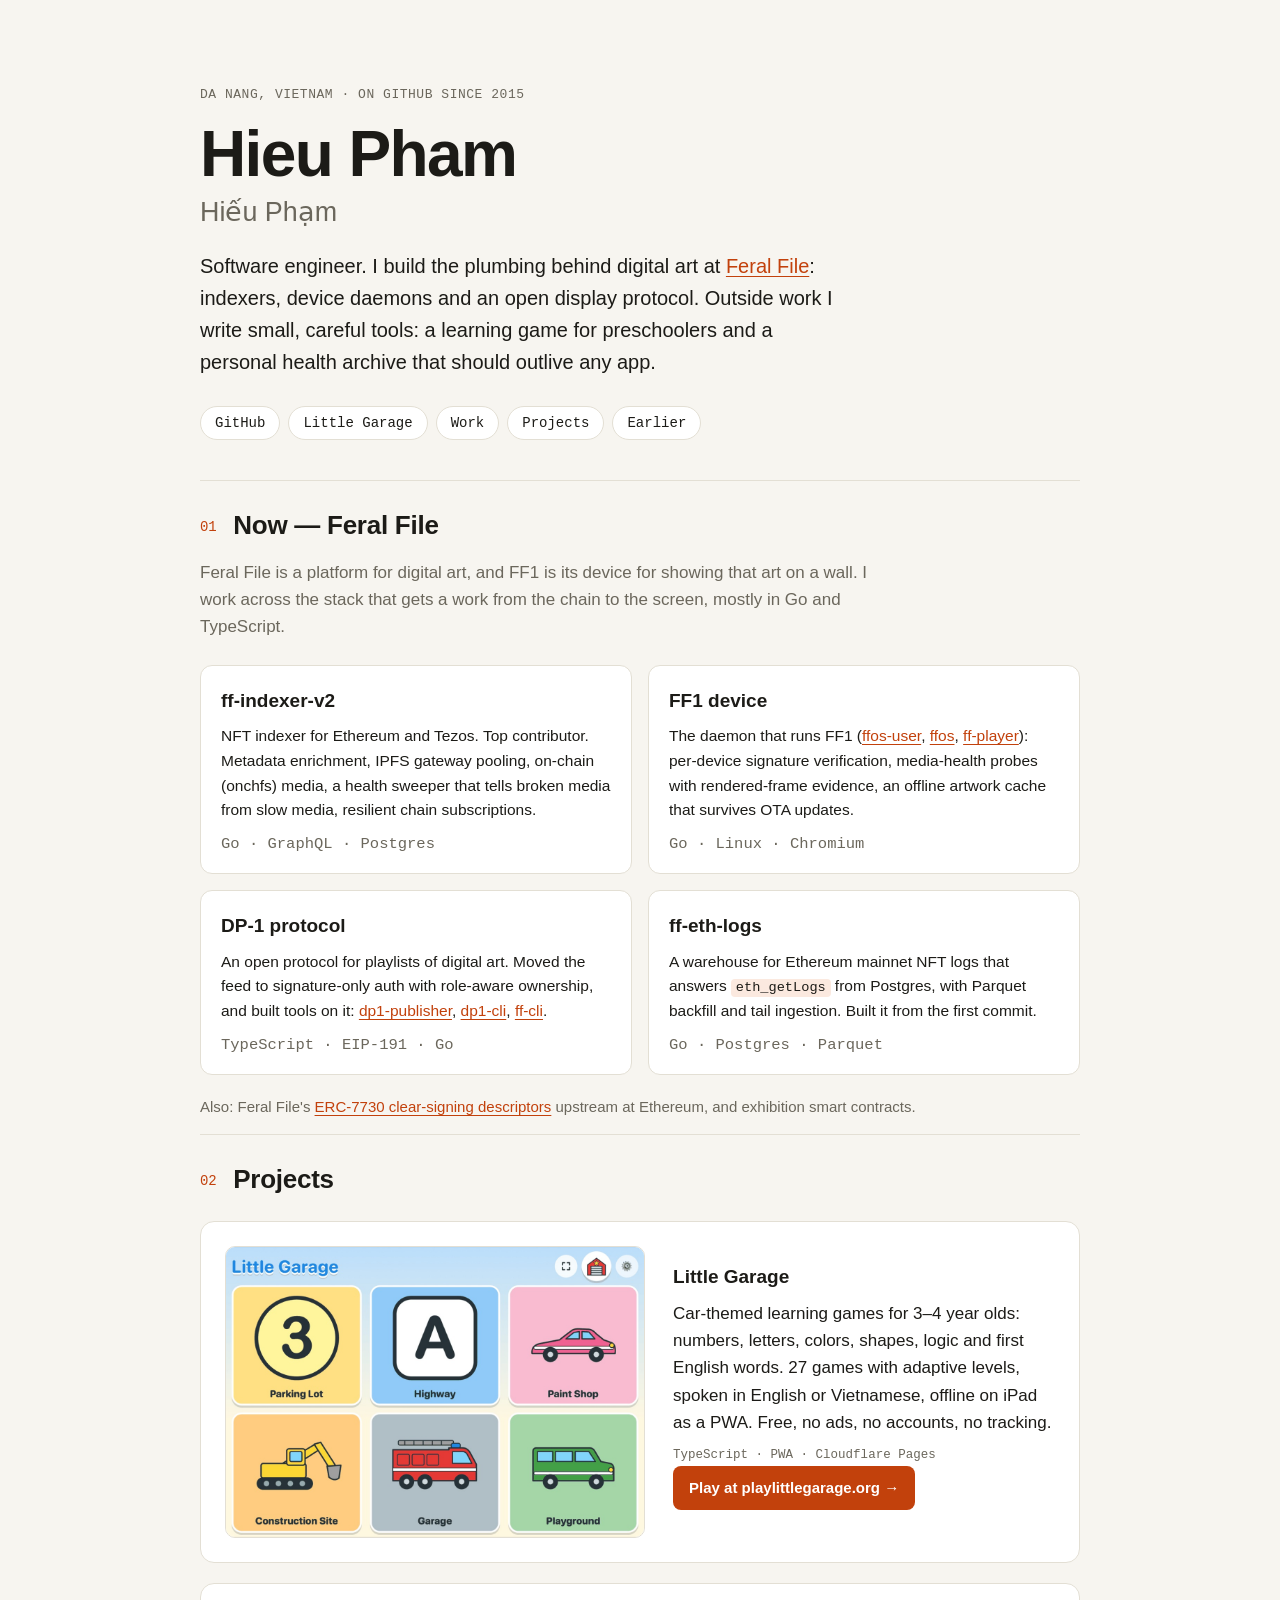
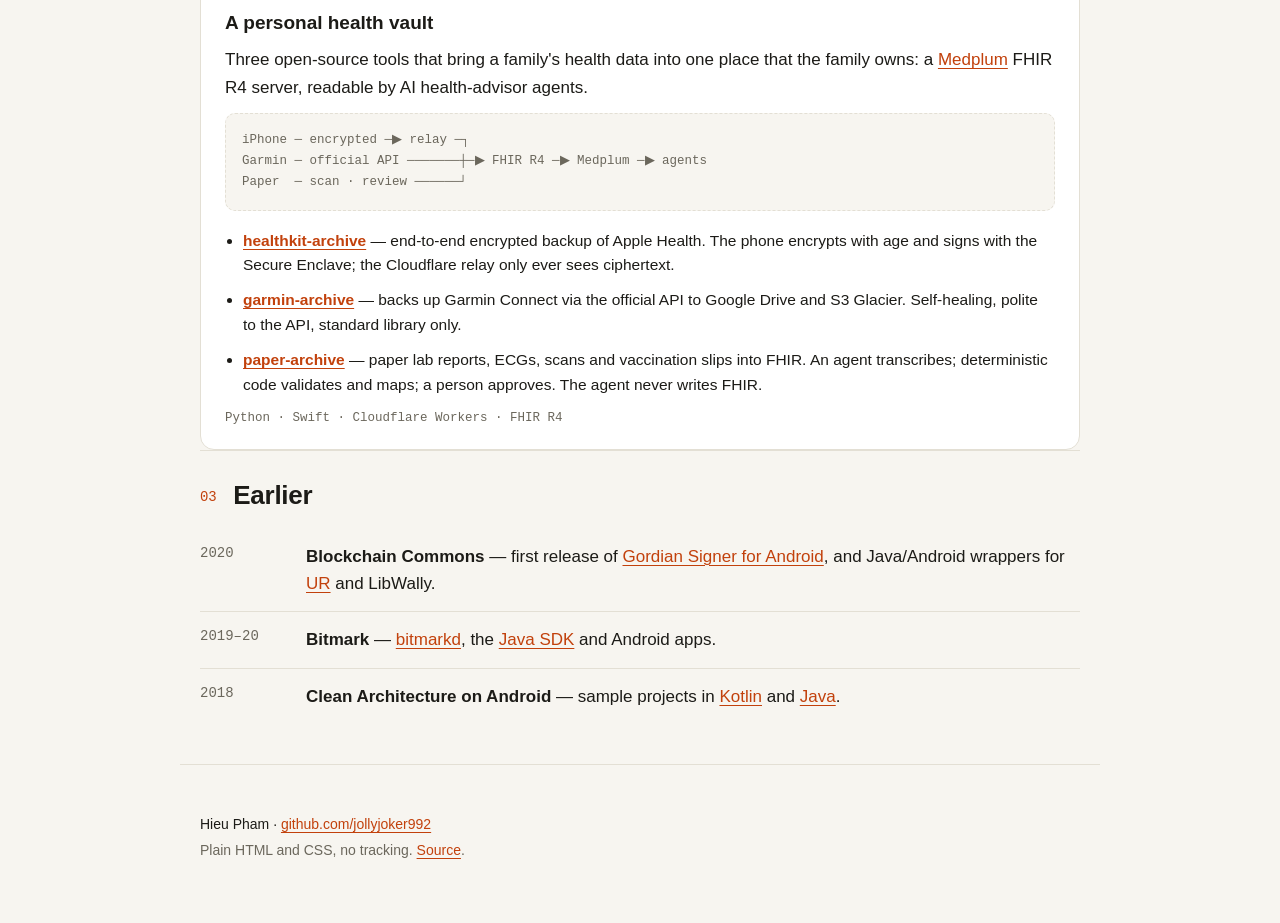
==== index.html @ 94db3193 "Personal site: work at Feral File, projects, earlier work Plain HTML/CSS with Open Graph, schema.org" ====
<!DOCTYPE html>
<html lang="en">
<head>
  <meta charset="utf-8">
  <meta name="viewport" content="width=device-width, initial-scale=1">
  <title>Hieu Pham — software engineer</title>
  <meta name="description" content="Hieu Pham (Hiếu Phạm), software engineer in Da Nang, Vietnam. Building digital-art infrastructure at Feral File, and open-source tools for personal health data and early learning.">
  <meta name="author" content="Hieu Pham">
  <link rel="canonical" href="https://jollyjoker992.github.io/">
  <meta name="color-scheme" content="light dark">
  <meta name="theme-color" content="#f7f5f0" media="(prefers-color-scheme: light)">
  <meta name="theme-color" content="#14130f" media="(prefers-color-scheme: dark)">
  <link rel="icon" href="/favicon.svg" type="image/svg+xml">

  <meta property="og:type" content="profile">
  <meta property="og:url" content="https://jollyjoker992.github.io/">
  <meta property="og:title" content="Hieu Pham — software engineer">
  <meta property="og:description" content="Digital-art infrastructure at Feral File. Open-source tools for personal health data and early learning.">
  <meta property="og:image" content="https://jollyjoker992.github.io/assets/img/og.png">
  <meta property="og:image:width" content="1200">
  <meta property="og:image:height" content="630">
  <meta property="profile:username" content="jollyjoker992">
  <meta name="twitter:card" content="summary_large_image">

  <script type="application/ld+json">
  {
    "@context": "https://schema.org",
    "@type": "Person",
    "name": "Hieu Pham",
    "alternateName": "Hiếu Phạm",
    "url": "https://jollyjoker992.github.io/",
    "jobTitle": "Software engineer",
    "worksFor": { "@type": "Organization", "name": "Feral File", "url": "https://feralfile.com" },
    "address": { "@type": "PostalAddress", "addressLocality": "Da Nang", "addressCountry": "VN" },
    "sameAs": ["https://github.com/jollyjoker992"]
  }
  </script>
  <link rel="stylesheet" href="/assets/style.css">
</head>
<body>
<a class="skip" href="#main">Skip to content</a>

<header class="wrap hero">
  <p class="kicker">Da Nang, Vietnam · on GitHub since 2015</p>
  <h1>Hieu Pham <span class="native" lang="vi">Hiếu Phạm</span></h1>
  <p class="lede">
    Software engineer. I build the plumbing behind digital art at
    <a href="https://feralfile.com">Feral File</a>: indexers, device daemons and an open display protocol.
    Outside work I write small, careful tools: a learning game for preschoolers and a
    personal health archive that should outlive any app.
  </p>
  <nav class="links" aria-label="Elsewhere">
    <a href="https://github.com/jollyjoker992">GitHub</a>
    <a href="https://playlittlegarage.org">Little Garage</a>
    <a href="#now">Work</a>
    <a href="#projects">Projects</a>
    <a href="#earlier">Earlier</a>
  </nav>
</header>

<main id="main">

<section id="now" class="wrap">
  <h2><span class="num">01</span> Now — Feral File</h2>
  <p class="intro">
    Feral File is a platform for digital art, and FF1 is its device for showing that art on a wall.
    I work across the stack that gets a work from the chain to the screen, mostly in Go and TypeScript.
  </p>

  <div class="cards">
    <article class="card">
      <h3><a href="https://github.com/feral-file/ff-indexer-v2">ff-indexer-v2</a></h3>
      <p>NFT indexer for Ethereum and Tezos. Top contributor. Metadata enrichment, IPFS gateway pooling,
        on-chain (onchfs) media, a health sweeper that tells broken media from slow media, resilient chain subscriptions.</p>
      <p class="tags">Go · GraphQL · Postgres</p>
    </article>
    <article class="card">
      <h3><a href="https://github.com/feral-file/ffos-user">FF1 device</a></h3>
      <p>The daemon that runs FF1 (<a href="https://github.com/feral-file/ffos-user">ffos-user</a>,
        <a href="https://github.com/feral-file/ffos">ffos</a>, <a href="https://github.com/feral-file/ff-player">ff-player</a>):
        per-device signature verification, media-health probes with rendered-frame evidence,
        an offline artwork cache that survives OTA updates.</p>
      <p class="tags">Go · Linux · Chromium</p>
    </article>
    <article class="card">
      <h3><a href="https://github.com/display-protocol/dp1">DP-1 protocol</a></h3>
      <p>An open protocol for playlists of digital art. Moved the feed to signature-only auth with
        role-aware ownership, and built tools on it: <a href="https://github.com/display-protocol/dp1-publisher">dp1-publisher</a>,
        <a href="https://github.com/display-protocol/dp1-cli">dp1-cli</a>, <a href="https://github.com/feral-file/ff-cli">ff-cli</a>.</p>
      <p class="tags">TypeScript · EIP-191 · Go</p>
    </article>
    <article class="card">
      <h3><a href="https://github.com/feral-file/ff-eth-logs">ff-eth-logs</a></h3>
      <p>A warehouse for Ethereum mainnet NFT logs that answers <code>eth_getLogs</code> from Postgres,
        with Parquet backfill and tail ingestion. Built it from the first commit.</p>
      <p class="tags">Go · Postgres · Parquet</p>
    </article>
  </div>
  <p class="aside">Also: Feral File's <a href="https://github.com/ethereum/clear-signing-erc7730-registry">ERC-7730 clear-signing descriptors</a>
    upstream at Ethereum, and exhibition smart contracts.</p>
</section>

<section id="projects" class="wrap">
  <h2><span class="num">02</span> Projects</h2>

  <article class="feature">
    <a class="shot" href="https://playlittlegarage.org">
      <img src="/assets/img/little-garage.jpg" width="1200" height="900" loading="lazy"
           alt="Little Garage home screen on an iPad: six zones — Parking Lot, Highway, Paint Shop, Construction Site, Garage, Playground">
    </a>
    <div>
      <h3><a href="https://github.com/jollyjoker992/little-garage">Little Garage</a></h3>
      <p>Car-themed learning games for 3–4 year olds: numbers, letters, colors, shapes, logic and first English words.
        27 games with adaptive levels, spoken in English or Vietnamese, offline on iPad as a PWA.
        Free, no ads, no accounts, no tracking.</p>
      <p class="tags">TypeScript · PWA · Cloudflare Pages</p>
      <p><a class="btn" href="https://playlittlegarage.org">Play at playlittlegarage.org →</a></p>
    </div>
  </article>

  <article class="feature vault">
    <div>
      <h3>A personal health vault</h3>
      <p>Three open-source tools that bring a family's health data into one place that the family owns:
        a <a href="https://www.medplum.com">Medplum</a> FHIR R4 server, readable by AI health-advisor agents.</p>
      <pre class="diagram" role="img" aria-label="Data flow: iPhone, Garmin and paper sources flow into FHIR R4 in Medplum, read by agents">iPhone ─ encrypted ─▶ relay ─┐
Garmin ─ official API ───────┼─▶ FHIR R4 ─▶ Medplum ─▶ agents
Paper  ─ scan · review ──────┘</pre>
      <ul class="list">
        <li><a href="https://github.com/jollyjoker992/healthkit-archive"><b>healthkit-archive</b></a> —
          end-to-end encrypted backup of Apple Health. The phone encrypts with age and signs with the Secure Enclave;
          the Cloudflare relay only ever sees ciphertext.</li>
        <li><a href="https://github.com/jollyjoker992/garmin-archive"><b>garmin-archive</b></a> —
          backs up Garmin Connect via the official API to Google Drive and S3 Glacier. Self-healing, polite to the API,
          standard library only.</li>
        <li><a href="https://github.com/jollyjoker992/paper-archive"><b>paper-archive</b></a> —
          paper lab reports, ECGs, scans and vaccination slips into FHIR. An agent transcribes;
          deterministic code validates and maps; a person approves. The agent never writes FHIR.</li>
      </ul>
      <p class="tags">Python · Swift · Cloudflare Workers · FHIR R4</p>
    </div>
  </article>
</section>

<section id="earlier" class="wrap">
  <h2><span class="num">03</span> Earlier</h2>
  <ol class="timeline">
    <li>
      <span class="when">2020</span>
      <div><b>Blockchain Commons</b> — first release of
        <a href="https://github.com/BlockchainCommons/GordianSigner-Android">Gordian Signer for Android</a>, and Java/Android
        wrappers for <a href="https://github.com/BlockchainCommons/bc-ur-java">UR</a> and LibWally.</div>
    </li>
    <li>
      <span class="when">2019–20</span>
      <div><b>Bitmark</b> — <a href="https://github.com/bitmark-inc/bitmarkd">bitmarkd</a>,
        the <a href="https://github.com/bitmark-inc/bitmark-sdk-java">Java SDK</a> and Android apps.</div>
    </li>
    <li>
      <span class="when">2018</span>
      <div><b>Clean Architecture on Android</b> — sample projects in
        <a href="https://github.com/jollyjoker992/CleanArchitecture-Kotlin">Kotlin</a> and
        <a href="https://github.com/jollyjoker992/CleanArchitecture-Java">Java</a>.</div>
    </li>
  </ol>
</section>

</main>

<footer class="wrap foot">
  <p>Hieu Pham · <a href="https://github.com/jollyjoker992">github.com/jollyjoker992</a></p>
  <p class="muted">Plain HTML and CSS, no tracking. <a href="https://github.com/jollyjoker992/jollyjoker992.github.io">Source</a>.</p>
</footer>
</body>
</html>
---- assets/style.css ----
:root {
  --bg: #f7f5f0;
  --surface: #ffffff;
  --text: #1c1b17;
  --muted: #6b675c;
  --line: #e3dfd4;
  --accent: #c2410c;
  --accent-soft: #fbe9df;
  --mono: ui-monospace, "SF Mono", Menlo, Consolas, monospace;
  --sans: -apple-system, BlinkMacSystemFont, "Segoe UI", Roboto, "Helvetica Neue", Arial, sans-serif;
}
@media (prefers-color-scheme: dark) {
  :root {
    --bg: #14130f;
    --surface: #1d1c17;
    --text: #ece8de;
    --muted: #a19c8e;
    --line: #2f2d26;
    --accent: #fb923c;
    --accent-soft: #2c1d12;
  }
}

*, *::before, *::after { box-sizing: border-box; }
html { -webkit-text-size-adjust: 100%; scroll-behavior: smooth; }
@media (prefers-reduced-motion: reduce) { html { scroll-behavior: auto; } }
body {
  margin: 0;
  background: var(--bg);
  color: var(--text);
  font: 17px/1.6 var(--sans);
  text-rendering: optimizeLegibility;
}
img { max-width: 100%; height: auto; display: block; }
a { color: var(--accent); text-underline-offset: 3px; text-decoration-thickness: 1px; }
a:hover { text-decoration-thickness: 2px; }
:focus-visible { outline: 2px solid var(--accent); outline-offset: 3px; border-radius: 4px; }
code { font: 0.88em var(--mono); background: var(--accent-soft); padding: 0.1em 0.35em; border-radius: 4px; }

.skip { position: absolute; left: -999px; top: 8px; background: var(--surface); padding: 8px 12px; }
.skip:focus { left: 8px; }

.wrap { max-width: 920px; margin: 0 auto; padding: 0 20px; }

.hero { padding-top: 88px; padding-bottom: 40px; }
.kicker { font: 13px/1 var(--mono); color: var(--muted); letter-spacing: 0.04em; text-transform: uppercase; margin: 0 0 20px; }
h1 { font-size: clamp(40px, 7vw, 64px); line-height: 1.05; letter-spacing: -0.025em; margin: 0 0 24px; font-weight: 700; }
h1 .native { display: block; font-weight: 400; color: var(--muted); font-size: 0.42em; letter-spacing: 0; margin-top: 10px; }
.lede { font-size: 20px; max-width: 640px; margin: 0 0 28px; }
.links { display: flex; flex-wrap: wrap; gap: 8px; }
.links a {
  font: 14px/1 var(--mono); text-decoration: none; color: var(--text);
  border: 1px solid var(--line); border-radius: 999px; padding: 9px 14px; background: var(--surface);
}
.links a:hover { border-color: var(--accent); color: var(--accent); }

section { padding-top: 56px; padding-bottom: 16px; scroll-margin-top: 16px; }
h2 { font-size: 26px; letter-spacing: -0.01em; margin: 0 0 12px; padding-top: 24px; border-top: 1px solid var(--line); }
h2 .num { font: 14px var(--mono); color: var(--accent); margin-right: 10px; vertical-align: 3px; }
h3 { font-size: 19px; margin: 0 0 8px; }
h3 a { color: var(--text); text-decoration: none; }
h3 a:hover { color: var(--accent); }
.intro { color: var(--muted); max-width: 680px; margin: 0 0 24px; }
.aside { color: var(--muted); font-size: 15px; margin-top: 20px; }
.muted { color: var(--muted); }

.cards { display: grid; grid-template-columns: repeat(auto-fit, minmax(340px, 1fr)); gap: 16px; }
.card { background: var(--surface); border: 1px solid var(--line); border-radius: 12px; padding: 20px; display: flex; flex-direction: column; }
.card p { margin: 0 0 12px; font-size: 15.5px; }
.tags { font: 12.5px var(--mono); color: var(--muted); margin-top: auto !important; margin-bottom: 0 !important; }

.feature {
  display: grid; grid-template-columns: 1.1fr 1fr; gap: 28px; align-items: center;
  background: var(--surface); border: 1px solid var(--line); border-radius: 14px; padding: 24px; margin-top: 20px;
}
.feature p { margin: 0 0 12px; }
.shot img { border-radius: 10px; border: 1px solid var(--line); }
.btn {
  display: inline-block; text-decoration: none; font-weight: 600; font-size: 15px;
  background: var(--accent); color: #fff; padding: 10px 16px; border-radius: 8px; margin-top: 4px;
}
@media (prefers-color-scheme: dark) { .btn { color: #1a0f05; } }
.btn:hover { filter: brightness(1.08); }
.vault { grid-template-columns: 1fr; }
.vault .diagram { margin: 4px 0 18px; }
.list { padding-left: 18px; margin: 0 0 14px; }
.list li { margin-bottom: 10px; font-size: 15.5px; }
.diagram {
  font: 12.5px/1.7 var(--mono); color: var(--muted); background: var(--bg);
  border: 1px dashed var(--line); border-radius: 10px; padding: 16px; margin: 0; overflow-x: auto;
}

.timeline { list-style: none; padding: 0; margin: 8px 0 0; }
.timeline li { display: grid; grid-template-columns: 90px 1fr; gap: 16px; padding: 14px 0; border-bottom: 1px solid var(--line); }
.timeline li:last-child { border-bottom: 0; }
.when { font: 14px var(--mono); color: var(--muted); padding-top: 2px; }

.foot { padding-top: 48px; padding-bottom: 56px; margin-top: 40px; border-top: 1px solid var(--line); font-size: 14px; }
.foot p { margin: 0 0 4px; }

@media (max-width: 720px) {
  .hero { padding-top: 56px; }
  .lede { font-size: 18px; }
  .feature, .vault { grid-template-columns: 1fr; padding: 18px; }
  .timeline li { grid-template-columns: 1fr; gap: 2px; }
}
@media (max-width: 400px) { .cards { grid-template-columns: 1fr; } }
.feature > *, .card { min-width: 0; }
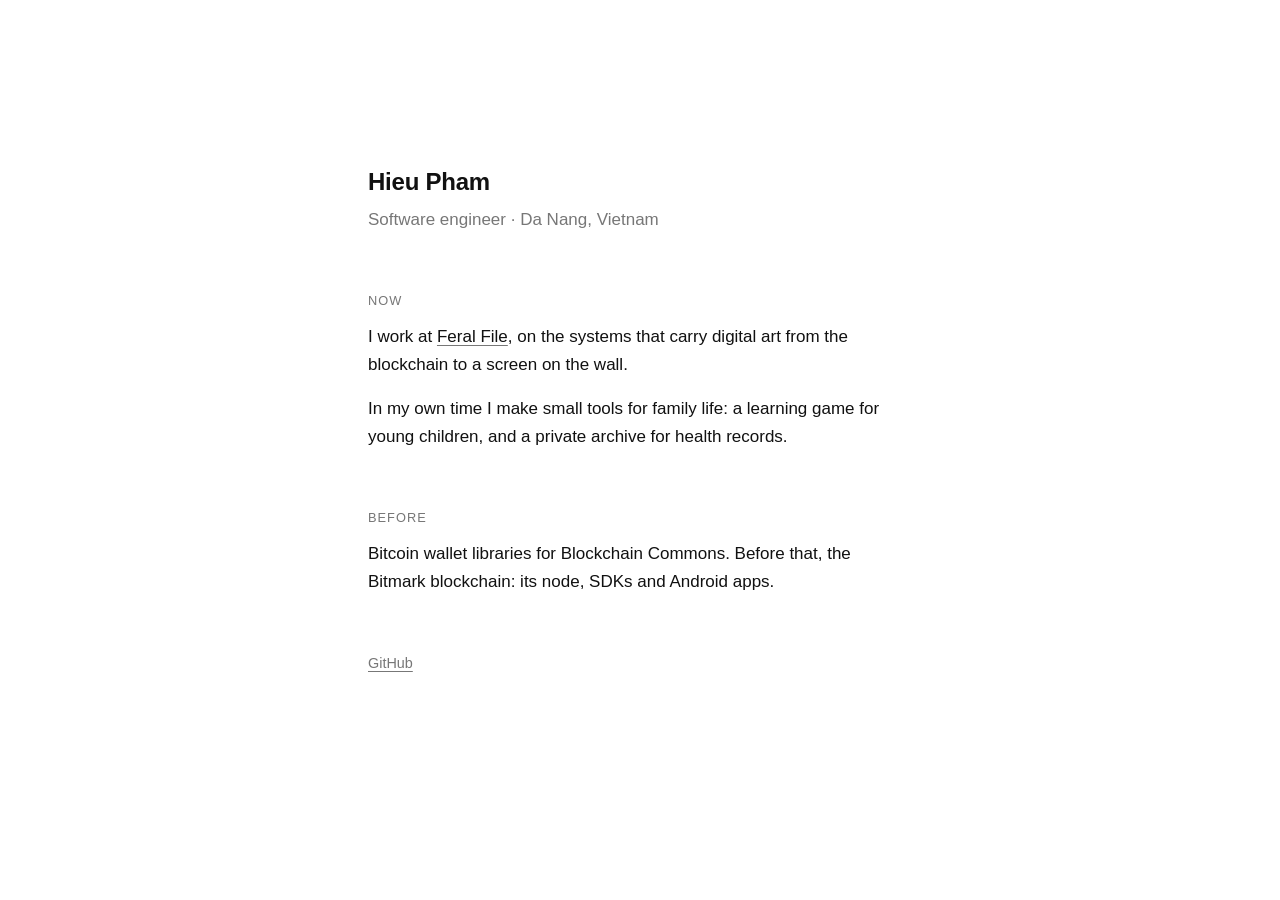
==== commit 6ccd1421: "Simplify to a minimal one-column page: who, now, before" ====
--- a/index.html
+++ b/index.html
@@ -3,23 +3,17 @@
 <head>
   <meta charset="utf-8">
   <meta name="viewport" content="width=device-width, initial-scale=1">
-  <title>Hieu Pham — software engineer</title>
-  <meta name="description" content="Hieu Pham (Hiếu Phạm), software engineer in Da Nang, Vietnam. Building digital-art infrastructure at Feral File, and open-source tools for personal health data and early learning.">
-  <meta name="author" content="Hieu Pham">
+  <title>Hieu Pham</title>
+  <meta name="description" content="Hieu Pham (Hiếu Phạm), software engineer in Da Nang, Vietnam. Building the systems behind digital art at Feral File.">
   <link rel="canonical" href="https://jollyjoker992.github.io/">
   <meta name="color-scheme" content="light dark">
-  <meta name="theme-color" content="#f7f5f0" media="(prefers-color-scheme: light)">
-  <meta name="theme-color" content="#14130f" media="(prefers-color-scheme: dark)">
   <link rel="icon" href="/favicon.svg" type="image/svg+xml">
 
   <meta property="og:type" content="profile">
   <meta property="og:url" content="https://jollyjoker992.github.io/">
-  <meta property="og:title" content="Hieu Pham — software engineer">
-  <meta property="og:description" content="Digital-art infrastructure at Feral File. Open-source tools for personal health data and early learning.">
-  <meta property="og:image" content="https://jollyjoker992.github.io/assets/img/og.png">
-  <meta property="og:image:width" content="1200">
-  <meta property="og:image:height" content="630">
-  <meta property="profile:username" content="jollyjoker992">
+  <meta property="og:title" content="Hieu Pham">
+  <meta property="og:description" content="Software engineer in Da Nang, Vietnam. Building the systems behind digital art at Feral File.">
+  <meta property="og:image" content="https://jollyjoker992.github.io/assets/og.png">
   <meta name="twitter:card" content="summary_large_image">
 
   <script type="application/ld+json">
@@ -38,138 +32,23 @@
   <link rel="stylesheet" href="/assets/style.css">
 </head>
 <body>
-<a class="skip" href="#main">Skip to content</a>
+<main>
+  <h1>Hieu Pham</h1>
+  <p class="sub">Software engineer · Da Nang, Vietnam</p>
 
-<header class="wrap hero">
-  <p class="kicker">Da Nang, Vietnam · on GitHub since 2015</p>
-  <h1>Hieu Pham <span class="native" lang="vi">Hiếu Phạm</span></h1>
-  <p class="lede">
-    Software engineer. I build the plumbing behind digital art at
-    <a href="https://feralfile.com">Feral File</a>: indexers, device daemons and an open display protocol.
-    Outside work I write small, careful tools: a learning game for preschoolers and a
-    personal health archive that should outlive any app.
-  </p>
-  <nav class="links" aria-label="Elsewhere">
+  <h2>Now</h2>
+  <p>I work at <a href="https://feralfile.com">Feral File</a>, on the systems that carry digital art
+    from the blockchain to a screen on the wall.</p>
+  <p>In my own time I make small tools for family life: a learning game for young children,
+    and a private archive for health records.</p>
+
+  <h2>Before</h2>
+  <p>Bitcoin wallet libraries for Blockchain Commons. Before that, the Bitmark blockchain:
+    its node, SDKs and Android apps.</p>
+
+  <footer>
     <a href="https://github.com/jollyjoker992">GitHub</a>
-    <a href="https://playlittlegarage.org">Little Garage</a>
-    <a href="#now">Work</a>
-    <a href="#projects">Projects</a>
-    <a href="#earlier">Earlier</a>
-  </nav>
-</header>
-
-<main id="main">
-
-<section id="now" class="wrap">
-  <h2><span class="num">01</span> Now — Feral File</h2>
-  <p class="intro">
-    Feral File is a platform for digital art, and FF1 is its device for showing that art on a wall.
-    I work across the stack that gets a work from the chain to the screen, mostly in Go and TypeScript.
-  </p>
-
-  <div class="cards">
-    <article class="card">
-      <h3><a href="https://github.com/feral-file/ff-indexer-v2">ff-indexer-v2</a></h3>
-      <p>NFT indexer for Ethereum and Tezos. Top contributor. Metadata enrichment, IPFS gateway pooling,
-        on-chain (onchfs) media, a health sweeper that tells broken media from slow media, resilient chain subscriptions.</p>
-      <p class="tags">Go · GraphQL · Postgres</p>
-    </article>
-    <article class="card">
-      <h3><a href="https://github.com/feral-file/ffos-user">FF1 device</a></h3>
-      <p>The daemon that runs FF1 (<a href="https://github.com/feral-file/ffos-user">ffos-user</a>,
-        <a href="https://github.com/feral-file/ffos">ffos</a>, <a href="https://github.com/feral-file/ff-player">ff-player</a>):
-        per-device signature verification, media-health probes with rendered-frame evidence,
-        an offline artwork cache that survives OTA updates.</p>
-      <p class="tags">Go · Linux · Chromium</p>
-    </article>
-    <article class="card">
-      <h3><a href="https://github.com/display-protocol/dp1">DP-1 protocol</a></h3>
-      <p>An open protocol for playlists of digital art. Moved the feed to signature-only auth with
-        role-aware ownership, and built tools on it: <a href="https://github.com/display-protocol/dp1-publisher">dp1-publisher</a>,
-        <a href="https://github.com/display-protocol/dp1-cli">dp1-cli</a>, <a href="https://github.com/feral-file/ff-cli">ff-cli</a>.</p>
-      <p class="tags">TypeScript · EIP-191 · Go</p>
-    </article>
-    <article class="card">
-      <h3><a href="https://github.com/feral-file/ff-eth-logs">ff-eth-logs</a></h3>
-      <p>A warehouse for Ethereum mainnet NFT logs that answers <code>eth_getLogs</code> from Postgres,
-        with Parquet backfill and tail ingestion. Built it from the first commit.</p>
-      <p class="tags">Go · Postgres · Parquet</p>
-    </article>
-  </div>
-  <p class="aside">Also: Feral File's <a href="https://github.com/ethereum/clear-signing-erc7730-registry">ERC-7730 clear-signing descriptors</a>
-    upstream at Ethereum, and exhibition smart contracts.</p>
-</section>
-
-<section id="projects" class="wrap">
-  <h2><span class="num">02</span> Projects</h2>
-
-  <article class="feature">
-    <a class="shot" href="https://playlittlegarage.org">
-      <img src="/assets/img/little-garage.jpg" width="1200" height="900" loading="lazy"
-           alt="Little Garage home screen on an iPad: six zones — Parking Lot, Highway, Paint Shop, Construction Site, Garage, Playground">
-    </a>
-    <div>
-      <h3><a href="https://github.com/jollyjoker992/little-garage">Little Garage</a></h3>
-      <p>Car-themed learning games for 3–4 year olds: numbers, letters, colors, shapes, logic and first English words.
-        27 games with adaptive levels, spoken in English or Vietnamese, offline on iPad as a PWA.
-        Free, no ads, no accounts, no tracking.</p>
-      <p class="tags">TypeScript · PWA · Cloudflare Pages</p>
-      <p><a class="btn" href="https://playlittlegarage.org">Play at playlittlegarage.org →</a></p>
-    </div>
-  </article>
-
-  <article class="feature vault">
-    <div>
-      <h3>A personal health vault</h3>
-      <p>Three open-source tools that bring a family's health data into one place that the family owns:
-        a <a href="https://www.medplum.com">Medplum</a> FHIR R4 server, readable by AI health-advisor agents.</p>
-      <pre class="diagram" role="img" aria-label="Data flow: iPhone, Garmin and paper sources flow into FHIR R4 in Medplum, read by agents">iPhone ─ encrypted ─▶ relay ─┐
-Garmin ─ official API ───────┼─▶ FHIR R4 ─▶ Medplum ─▶ agents
-Paper  ─ scan · review ──────┘</pre>
-      <ul class="list">
-        <li><a href="https://github.com/jollyjoker992/healthkit-archive"><b>healthkit-archive</b></a> —
-          end-to-end encrypted backup of Apple Health. The phone encrypts with age and signs with the Secure Enclave;
-          the Cloudflare relay only ever sees ciphertext.</li>
-        <li><a href="https://github.com/jollyjoker992/garmin-archive"><b>garmin-archive</b></a> —
-          backs up Garmin Connect via the official API to Google Drive and S3 Glacier. Self-healing, polite to the API,
-          standard library only.</li>
-        <li><a href="https://github.com/jollyjoker992/paper-archive"><b>paper-archive</b></a> —
-          paper lab reports, ECGs, scans and vaccination slips into FHIR. An agent transcribes;
-          deterministic code validates and maps; a person approves. The agent never writes FHIR.</li>
-      </ul>
-      <p class="tags">Python · Swift · Cloudflare Workers · FHIR R4</p>
-    </div>
-  </article>
-</section>
-
-<section id="earlier" class="wrap">
-  <h2><span class="num">03</span> Earlier</h2>
-  <ol class="timeline">
-    <li>
-      <span class="when">2020</span>
-      <div><b>Blockchain Commons</b> — first release of
-        <a href="https://github.com/BlockchainCommons/GordianSigner-Android">Gordian Signer for Android</a>, and Java/Android
-        wrappers for <a href="https://github.com/BlockchainCommons/bc-ur-java">UR</a> and LibWally.</div>
-    </li>
-    <li>
-      <span class="when">2019–20</span>
-      <div><b>Bitmark</b> — <a href="https://github.com/bitmark-inc/bitmarkd">bitmarkd</a>,
-        the <a href="https://github.com/bitmark-inc/bitmark-sdk-java">Java SDK</a> and Android apps.</div>
-    </li>
-    <li>
-      <span class="when">2018</span>
-      <div><b>Clean Architecture on Android</b> — sample projects in
-        <a href="https://github.com/jollyjoker992/CleanArchitecture-Kotlin">Kotlin</a> and
-        <a href="https://github.com/jollyjoker992/CleanArchitecture-Java">Java</a>.</div>
-    </li>
-  </ol>
-</section>
-
+  </footer>
 </main>
-
-<footer class="wrap foot">
-  <p>Hieu Pham · <a href="https://github.com/jollyjoker992">github.com/jollyjoker992</a></p>
-  <p class="muted">Plain HTML and CSS, no tracking. <a href="https://github.com/jollyjoker992/jollyjoker992.github.io">Source</a>.</p>
-</footer>
 </body>
 </html>
--- a/assets/style.css
+++ b/assets/style.css
@@ -1,108 +1,36 @@
 :root {
-  --bg: #f7f5f0;
-  --surface: #ffffff;
-  --text: #1c1b17;
-  --muted: #6b675c;
-  --line: #e3dfd4;
-  --accent: #c2410c;
-  --accent-soft: #fbe9df;
-  --mono: ui-monospace, "SF Mono", Menlo, Consolas, monospace;
-  --sans: -apple-system, BlinkMacSystemFont, "Segoe UI", Roboto, "Helvetica Neue", Arial, sans-serif;
+  --bg: #fff;
+  --text: #111;
+  --muted: #777;
 }
 @media (prefers-color-scheme: dark) {
   :root {
-    --bg: #14130f;
-    --surface: #1d1c17;
-    --text: #ece8de;
-    --muted: #a19c8e;
-    --line: #2f2d26;
-    --accent: #fb923c;
-    --accent-soft: #2c1d12;
+    --bg: #111;
+    --text: #e8e8e8;
+    --muted: #888;
   }
 }
 
-*, *::before, *::after { box-sizing: border-box; }
-html { -webkit-text-size-adjust: 100%; scroll-behavior: smooth; }
-@media (prefers-reduced-motion: reduce) { html { scroll-behavior: auto; } }
 body {
   margin: 0;
   background: var(--bg);
   color: var(--text);
-  font: 17px/1.6 var(--sans);
-  text-rendering: optimizeLegibility;
+  font: 17px/1.65 -apple-system, BlinkMacSystemFont, "Segoe UI", Roboto, "Helvetica Neue", Arial, sans-serif;
+  -webkit-text-size-adjust: 100%;
 }
-img { max-width: 100%; height: auto; display: block; }
-a { color: var(--accent); text-underline-offset: 3px; text-decoration-thickness: 1px; }
-a:hover { text-decoration-thickness: 2px; }
-:focus-visible { outline: 2px solid var(--accent); outline-offset: 3px; border-radius: 4px; }
-code { font: 0.88em var(--mono); background: var(--accent-soft); padding: 0.1em 0.35em; border-radius: 4px; }
-
-.skip { position: absolute; left: -999px; top: 8px; background: var(--surface); padding: 8px 12px; }
-.skip:focus { left: 8px; }
-
-.wrap { max-width: 920px; margin: 0 auto; padding: 0 20px; }
-
-.hero { padding-top: 88px; padding-bottom: 40px; }
-.kicker { font: 13px/1 var(--mono); color: var(--muted); letter-spacing: 0.04em; text-transform: uppercase; margin: 0 0 20px; }
-h1 { font-size: clamp(40px, 7vw, 64px); line-height: 1.05; letter-spacing: -0.025em; margin: 0 0 24px; font-weight: 700; }
-h1 .native { display: block; font-weight: 400; color: var(--muted); font-size: 0.42em; letter-spacing: 0; margin-top: 10px; }
-.lede { font-size: 20px; max-width: 640px; margin: 0 0 28px; }
-.links { display: flex; flex-wrap: wrap; gap: 8px; }
-.links a {
-  font: 14px/1 var(--mono); text-decoration: none; color: var(--text);
-  border: 1px solid var(--line); border-radius: 999px; padding: 9px 14px; background: var(--surface);
+main {
+  max-width: 34rem;
+  margin: 0 auto;
+  padding: 18vh 24px 12vh;
 }
-.links a:hover { border-color: var(--accent); color: var(--accent); }
-
-section { padding-top: 56px; padding-bottom: 16px; scroll-margin-top: 16px; }
-h2 { font-size: 26px; letter-spacing: -0.01em; margin: 0 0 12px; padding-top: 24px; border-top: 1px solid var(--line); }
-h2 .num { font: 14px var(--mono); color: var(--accent); margin-right: 10px; vertical-align: 3px; }
-h3 { font-size: 19px; margin: 0 0 8px; }
-h3 a { color: var(--text); text-decoration: none; }
-h3 a:hover { color: var(--accent); }
-.intro { color: var(--muted); max-width: 680px; margin: 0 0 24px; }
-.aside { color: var(--muted); font-size: 15px; margin-top: 20px; }
-.muted { color: var(--muted); }
-
-.cards { display: grid; grid-template-columns: repeat(auto-fit, minmax(340px, 1fr)); gap: 16px; }
-.card { background: var(--surface); border: 1px solid var(--line); border-radius: 12px; padding: 20px; display: flex; flex-direction: column; }
-.card p { margin: 0 0 12px; font-size: 15.5px; }
-.tags { font: 12.5px var(--mono); color: var(--muted); margin-top: auto !important; margin-bottom: 0 !important; }
-
-.feature {
-  display: grid; grid-template-columns: 1.1fr 1fr; gap: 28px; align-items: center;
-  background: var(--surface); border: 1px solid var(--line); border-radius: 14px; padding: 24px; margin-top: 20px;
+h1 { font-size: 1.5rem; font-weight: 600; letter-spacing: -0.01em; margin: 0; }
+.sub { color: var(--muted); margin: 0.25rem 0 0; }
+h2 {
+  font-size: 0.8rem; font-weight: 500; text-transform: uppercase; letter-spacing: 0.08em;
+  color: var(--muted); margin: 3.5rem 0 0.75rem;
 }
-.feature p { margin: 0 0 12px; }
-.shot img { border-radius: 10px; border: 1px solid var(--line); }
-.btn {
-  display: inline-block; text-decoration: none; font-weight: 600; font-size: 15px;
-  background: var(--accent); color: #fff; padding: 10px 16px; border-radius: 8px; margin-top: 4px;
-}
-@media (prefers-color-scheme: dark) { .btn { color: #1a0f05; } }
-.btn:hover { filter: brightness(1.08); }
-.vault { grid-template-columns: 1fr; }
-.vault .diagram { margin: 4px 0 18px; }
-.list { padding-left: 18px; margin: 0 0 14px; }
-.list li { margin-bottom: 10px; font-size: 15.5px; }
-.diagram {
-  font: 12.5px/1.7 var(--mono); color: var(--muted); background: var(--bg);
-  border: 1px dashed var(--line); border-radius: 10px; padding: 16px; margin: 0; overflow-x: auto;
-}
-
-.timeline { list-style: none; padding: 0; margin: 8px 0 0; }
-.timeline li { display: grid; grid-template-columns: 90px 1fr; gap: 16px; padding: 14px 0; border-bottom: 1px solid var(--line); }
-.timeline li:last-child { border-bottom: 0; }
-.when { font: 14px var(--mono); color: var(--muted); padding-top: 2px; }
-
-.foot { padding-top: 48px; padding-bottom: 56px; margin-top: 40px; border-top: 1px solid var(--line); font-size: 14px; }
-.foot p { margin: 0 0 4px; }
-
-@media (max-width: 720px) {
-  .hero { padding-top: 56px; }
-  .lede { font-size: 18px; }
-  .feature, .vault { grid-template-columns: 1fr; padding: 18px; }
-  .timeline li { grid-template-columns: 1fr; gap: 2px; }
-}
-@media (max-width: 400px) { .cards { grid-template-columns: 1fr; } }
-.feature > *, .card { min-width: 0; }
+p { margin: 0 0 1rem; }
+a { color: inherit; text-underline-offset: 3px; text-decoration-color: var(--muted); }
+a:hover { text-decoration-color: currentColor; }
+footer { margin-top: 3.5rem; color: var(--muted); font-size: 0.9rem; }
+footer a { color: var(--muted); }
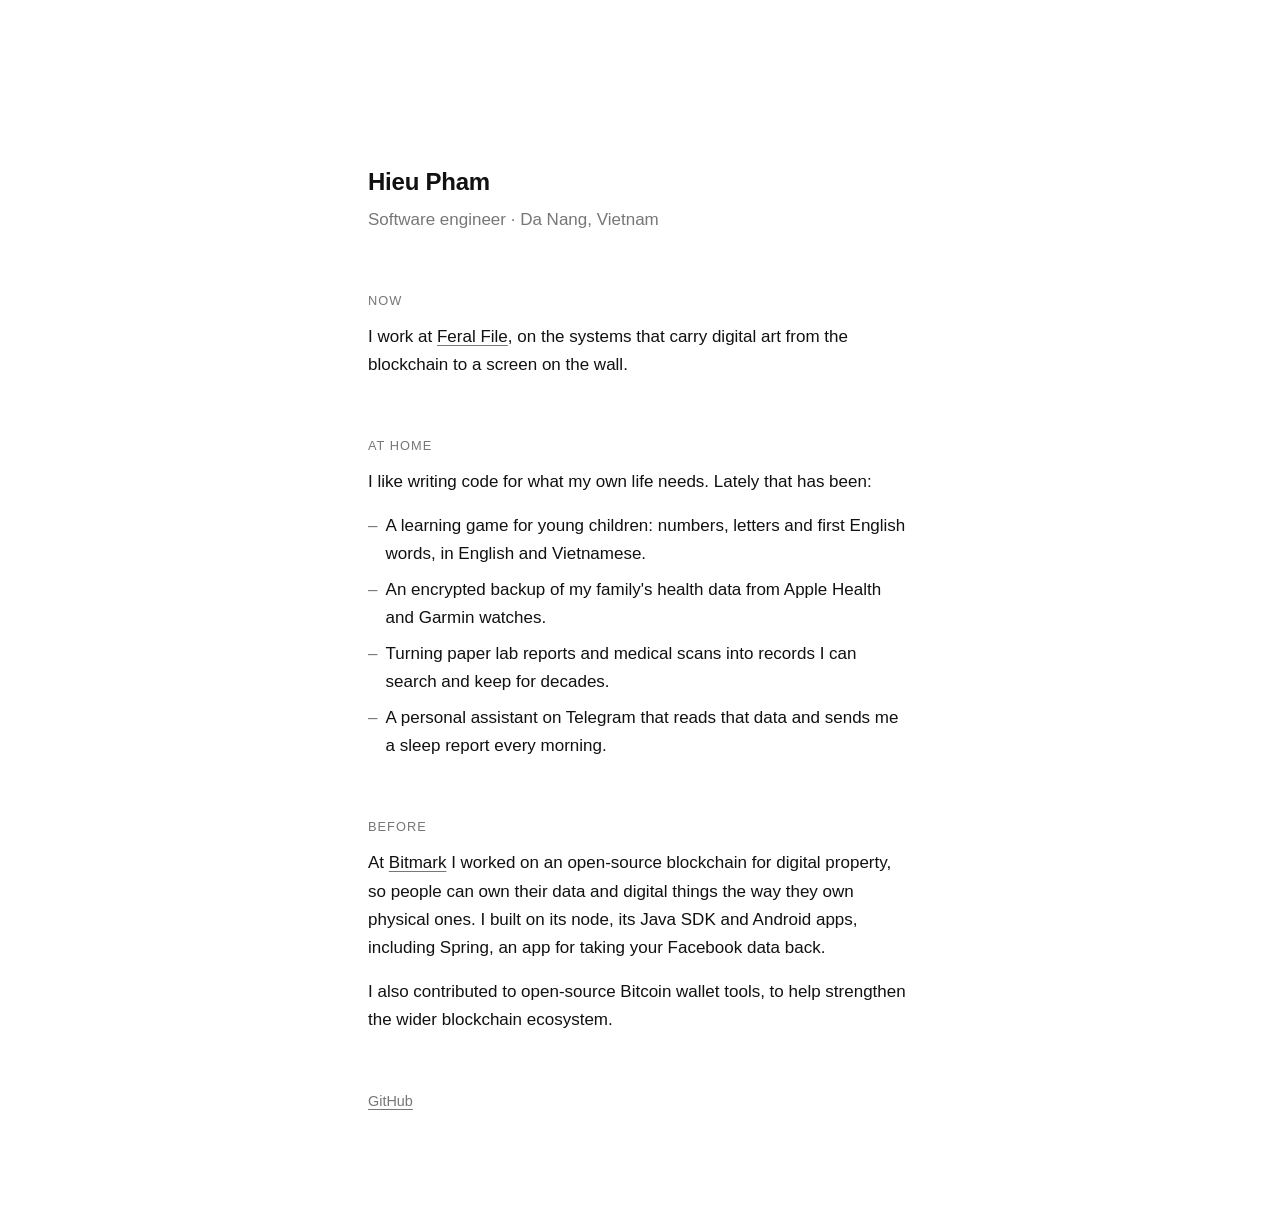
==== commit 37ba31cd: "Add personal tools list and Bitmark background" ====
--- a/index.html
+++ b/index.html
@@ -39,12 +39,20 @@
   <h2>Now</h2>
   <p>I work at <a href="https://feralfile.com">Feral File</a>, on the systems that carry digital art
     from the blockchain to a screen on the wall.</p>
-  <p>In my own time I make small tools for family life: a learning game for young children,
-    and a private archive for health records.</p>
+  <h2>At home</h2>
+  <p>I like writing code for what my own life needs. Lately that has been:</p>
+  <ul>
+    <li>A learning game for young children: numbers, letters and first English words, in English and Vietnamese.</li>
+    <li>An encrypted backup of my family's health data from Apple Health and Garmin watches.</li>
+    <li>Turning paper lab reports and medical scans into records I can search and keep for decades.</li>
+    <li>A personal assistant on Telegram that reads that data and sends me a sleep report every morning.</li>
+  </ul>
 
   <h2>Before</h2>
-  <p>Bitcoin wallet libraries for Blockchain Commons. Before that, the Bitmark blockchain:
-    its node, SDKs and Android apps.</p>
+  <p>At <a href="https://bitmark.com">Bitmark</a> I worked on an open-source blockchain for digital property,
+    so people can own their data and digital things the way they own physical ones.
+    I built on its node, its Java SDK and Android apps, including Spring, an app for taking your Facebook data back.</p>
+  <p>I also contributed to open-source Bitcoin wallet tools, to help strengthen the wider blockchain ecosystem.</p>
 
   <footer>
     <a href="https://github.com/jollyjoker992">GitHub</a>
--- a/assets/style.css
+++ b/assets/style.css
@@ -34,3 +34,6 @@
 a:hover { text-decoration-color: currentColor; }
 footer { margin-top: 3.5rem; color: var(--muted); font-size: 0.9rem; }
 footer a { color: var(--muted); }
+ul { margin: 0 0 1rem; padding: 0; list-style: none; }
+li { position: relative; padding-left: 1.1rem; margin-bottom: 0.5rem; }
+li::before { content: "–"; position: absolute; left: 0; color: var(--muted); }
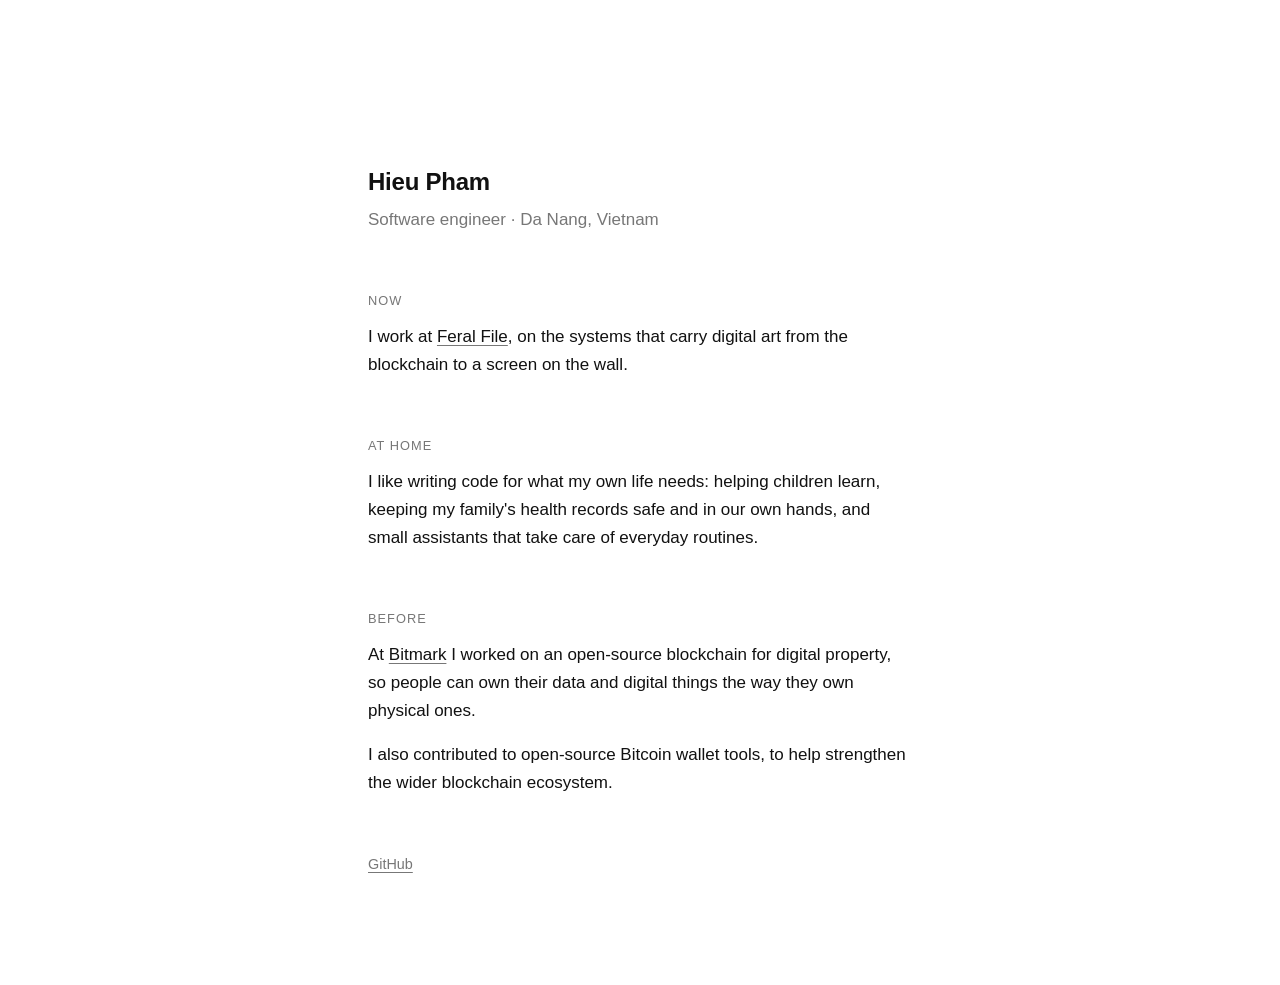
==== commit 45f1e663: "Keep the page general: no specific projects" ====
--- a/index.html
+++ b/index.html
@@ -40,18 +40,12 @@
   <p>I work at <a href="https://feralfile.com">Feral File</a>, on the systems that carry digital art
     from the blockchain to a screen on the wall.</p>
   <h2>At home</h2>
-  <p>I like writing code for what my own life needs. Lately that has been:</p>
-  <ul>
-    <li>A learning game for young children: numbers, letters and first English words, in English and Vietnamese.</li>
-    <li>An encrypted backup of my family's health data from Apple Health and Garmin watches.</li>
-    <li>Turning paper lab reports and medical scans into records I can search and keep for decades.</li>
-    <li>A personal assistant on Telegram that reads that data and sends me a sleep report every morning.</li>
-  </ul>
+  <p>I like writing code for what my own life needs: helping children learn, keeping my family's
+    health records safe and in our own hands, and small assistants that take care of everyday routines.</p>
 
   <h2>Before</h2>
   <p>At <a href="https://bitmark.com">Bitmark</a> I worked on an open-source blockchain for digital property,
-    so people can own their data and digital things the way they own physical ones.
-    I built on its node, its Java SDK and Android apps, including Spring, an app for taking your Facebook data back.</p>
+    so people can own their data and digital things the way they own physical ones.</p>
   <p>I also contributed to open-source Bitcoin wallet tools, to help strengthen the wider blockchain ecosystem.</p>
 
   <footer>
--- a/assets/style.css
+++ b/assets/style.css
@@ -34,6 +34,3 @@
 a:hover { text-decoration-color: currentColor; }
 footer { margin-top: 3.5rem; color: var(--muted); font-size: 0.9rem; }
 footer a { color: var(--muted); }
-ul { margin: 0 0 1rem; padding: 0; list-style: none; }
-li { position: relative; padding-left: 1.1rem; margin-bottom: 0.5rem; }
-li::before { content: "–"; position: absolute; left: 0; color: var(--muted); }
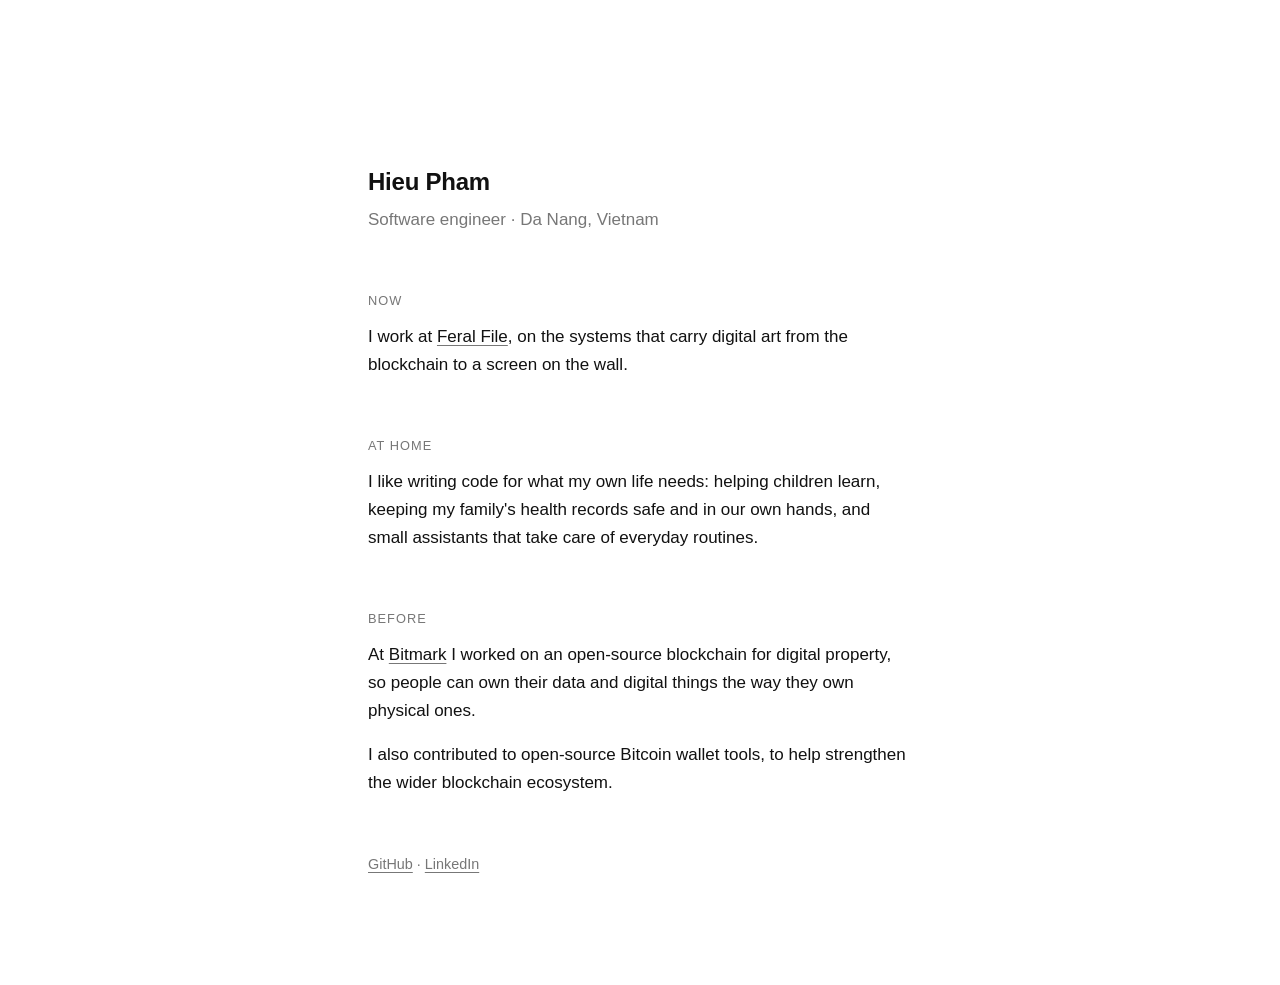
==== commit b90e97e7: "Add LinkedIn link" ====
--- a/index.html
+++ b/index.html
@@ -26,7 +26,7 @@
     "jobTitle": "Software engineer",
     "worksFor": { "@type": "Organization", "name": "Feral File", "url": "https://feralfile.com" },
     "address": { "@type": "PostalAddress", "addressLocality": "Da Nang", "addressCountry": "VN" },
-    "sameAs": ["https://github.com/jollyjoker992"]
+    "sameAs": ["https://github.com/jollyjoker992", "https://www.linkedin.com/in/jollyjoker992/"]
   }
   </script>
   <link rel="stylesheet" href="/assets/style.css">
@@ -49,7 +49,7 @@
   <p>I also contributed to open-source Bitcoin wallet tools, to help strengthen the wider blockchain ecosystem.</p>
 
   <footer>
-    <a href="https://github.com/jollyjoker992">GitHub</a>
+    <a href="https://github.com/jollyjoker992">GitHub</a> · <a href="https://www.linkedin.com/in/jollyjoker992/">LinkedIn</a>
   </footer>
 </main>
 </body>
